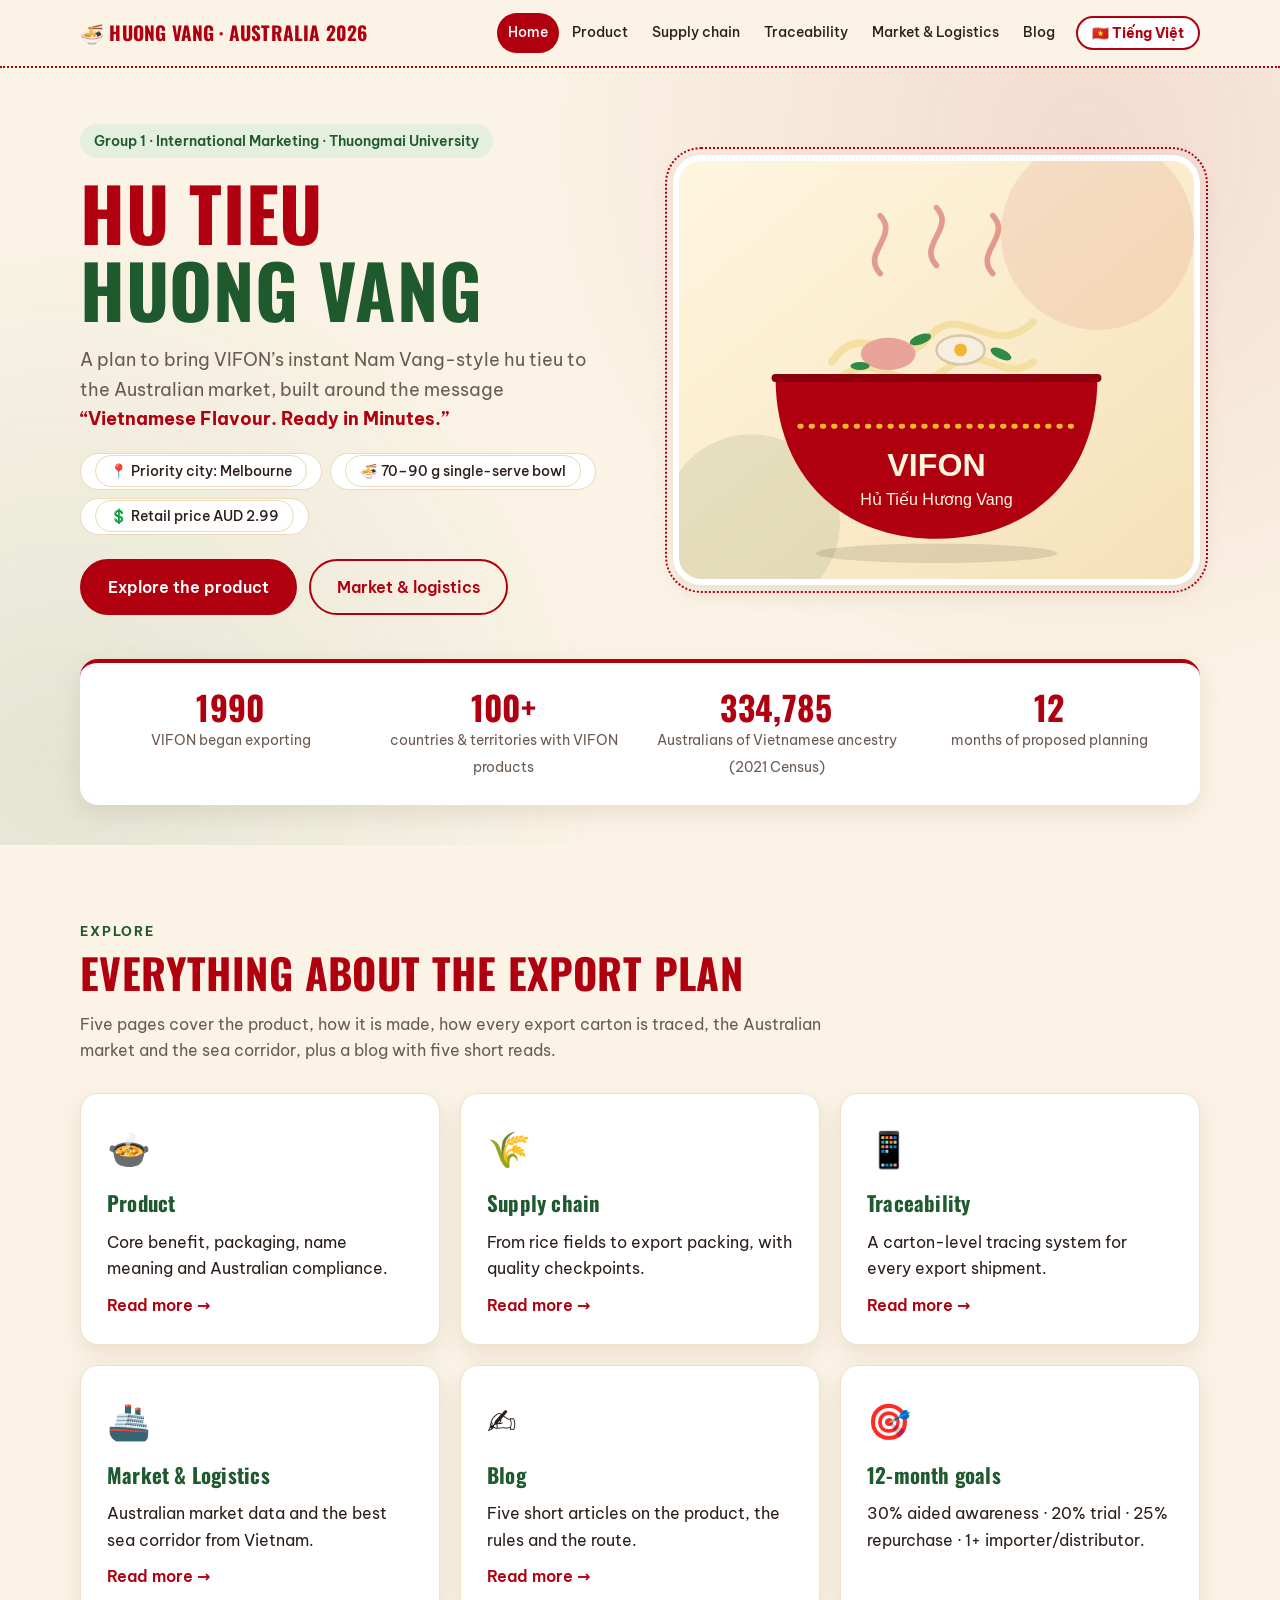
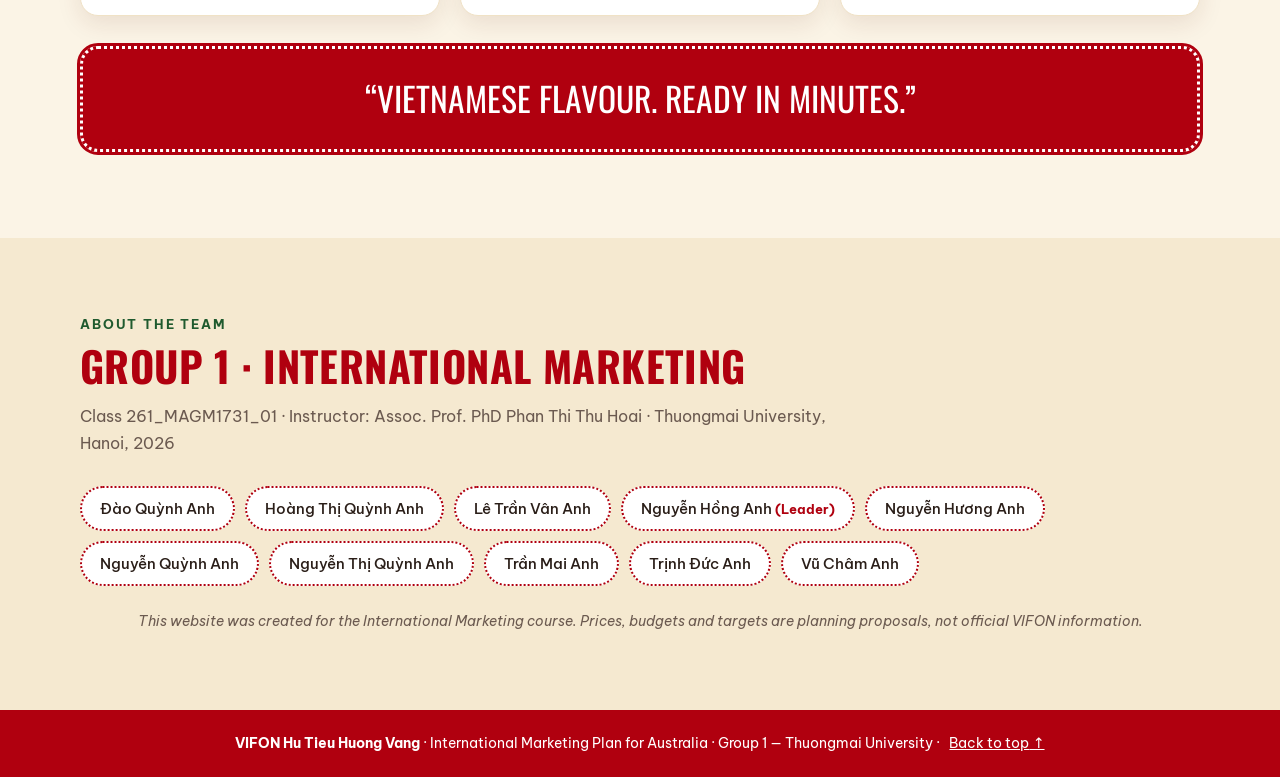
==== vifon-site/index.html @ 031233d0 "Add files via upload" ====
<!DOCTYPE html>
<html lang="en" data-lang="en">
<head>
<meta charset="UTF-8">
<meta name="viewport" content="width=device-width, initial-scale=1.0">
<title>VIFON Hu Tieu Huong Vang — International Marketing Plan for Australia</title>
<meta name="description" content="VIFON Hu Tieu Huong Vang international marketing plan for the Australian market — Group 1, Thuongmai University.">
<link rel="icon" href="data:image/svg+xml,<svg xmlns='http://www.w3.org/2000/svg' viewBox='0 0 100 100'><text y='.9em' font-size='90'>🍜</text></svg>">
<link rel="preconnect" href="https://fonts.googleapis.com">
<link rel="preconnect" href="https://fonts.gstatic.com" crossorigin>
<link href="https://fonts.googleapis.com/css2?family=Be+Vietnam+Pro:wght@400;500;600;700&family=Oswald:wght@500;600;700&display=swap" rel="stylesheet">
<link rel="stylesheet" href="css/style.css">
<script>document.documentElement.classList.add("js")</script>
</head>
<body data-title-en="VIFON Hu Tieu Huong Vang — International Marketing Plan for Australia" data-title-vi="VIFON Hủ Tiếu Hương Vang — Kế hoạch Marketing quốc tế cho thị trường Úc">
<header class="nav" id="top">
  <div class="wrap nav-in">
    <a href="index.html" class="brand">🍜 Huong Vang · Australia 2026</a>
    <button class="burger" id="burger" aria-label="Menu">☰</button>
    <nav id="menu"><a href="index.html" class="active"><span class="en">Home</span><span class="vi">Trang chủ</span></a><a href="product.html"><span class="en">Product</span><span class="vi">Sản phẩm</span></a><a href="supply-chain.html"><span class="en">Supply chain</span><span class="vi">Chuỗi cung ứng</span></a><a href="traceability.html"><span class="en">Traceability</span><span class="vi">Truy xuất nguồn gốc</span></a><a href="market-logistics.html"><span class="en">Market & Logistics</span><span class="vi">Thị trường & Logistics</span></a><a href="blog.html"><span class="en">Blog</span><span class="vi">Blog</span></a><button class="lang-btn" type="button">🇻🇳 Tiếng Việt</button></nav>
  </div>
</header>

<section class="hero"><div class="wrap hero-grid">
  <div>
    <p class="eyebrow">Group 1 · International Marketing · Thuongmai University</p>
    <h1>Hu Tieu<br><span>Huong Vang</span></h1>
    <p class="en lead">A plan to bring VIFON’s instant Nam Vang-style hu tieu to the Australian market, built around the message <b>“Vietnamese Flavour. Ready in Minutes.”</b></p><p class="vi lead">Kế hoạch đưa hủ tiếu ăn liền kiểu Nam Vang của VIFON đến thị trường Úc, xoay quanh thông điệp <b>“Vietnamese Flavour. Ready in Minutes.”</b></p>
    <div class="chips">
      <span><span class="en">📍 Priority city: Melbourne</span><span class="vi">📍 Thành phố ưu tiên: Melbourne</span></span>
      <span><span class="en">🍜 70–90 g single-serve bowl</span><span class="vi">🍜 Tô/ly 70–90 g dùng một lần</span></span>
      <span><span class="en">💲 Retail price AUD 2.99</span><span class="vi">💲 Giá bán lẻ AUD 2,99</span></span>
    </div>
    <div class="btns">
      <a class="btn red" href="product.html"><span class="en">Explore the product</span><span class="vi">Khám phá sản phẩm</span></a>
      <a class="btn ghost" href="market-logistics.html"><span class="en">Market & logistics</span><span class="vi">Thị trường & logistics</span></a>
    </div>
  </div>
  <div class="hero-img">
    <img src="images/hero-bowl.svg" alt="VIFON Hu Tieu Huong Vang bowl illustration">
  </div>
</div>
<div class="wrap"><div class="stats">
  <div class="stat"><b>1990</b><span><span class="en">VIFON began exporting</span><span class="vi">VIFON bắt đầu xuất khẩu</span></span></div>
  <div class="stat"><b>100+</b><span><span class="en">countries & territories with VIFON products</span><span class="vi">quốc gia & vùng lãnh thổ có sản phẩm VIFON</span></span></div>
  <div class="stat"><b>334,785</b><span><span class="en">Australians of Vietnamese ancestry (2021 Census)</span><span class="vi">người Úc gốc Việt (Điều tra dân số 2021)</span></span></div>
  <div class="stat"><b>12</b><span><span class="en">months of proposed planning</span><span class="vi">tháng kế hoạch đề xuất</span></span></div>
</div></div>
</section>

<section class="sec"><div class="wrap">
<p class="kicker"><span class="en">Explore</span><span class="vi">Khám phá</span></p><h2 class="en">Everything about the export plan</h2><h2 class="vi">Toàn bộ kế hoạch xuất khẩu</h2><p class="en sub">Five pages cover the product, how it is made, how every export carton is traced, the Australian market and the sea corridor, plus a blog with five short reads.</p><p class="vi sub">Năm trang trình bày sản phẩm, quy trình sản xuất, cách truy xuất từng kiện hàng xuất khẩu, thị trường Úc cùng hành lang vận chuyển, và blog với năm bài viết ngắn.</p>
<div class="cards three">
  <a class="card" href="product.html"><div class="ico">🍲</div><h3><span class="en">Product</span><span class="vi">Sản phẩm</span></h3><p><span class="en">Core benefit, packaging, name meaning and Australian compliance.</span><span class="vi">Lợi ích cốt lõi, bao bì, ý nghĩa tên gọi và tuân thủ quy định Úc.</span></p><span class="more"><span class="en">Read more →</span><span class="vi">Xem thêm →</span></span></a>
  <a class="card" href="supply-chain.html"><div class="ico">🌾</div><h3><span class="en">Supply chain</span><span class="vi">Chuỗi cung ứng</span></h3><p><span class="en">From rice fields to export packing, with quality checkpoints.</span><span class="vi">Từ vùng trồng lúa đến đóng gói xuất khẩu, kèm các điểm kiểm soát chất lượng.</span></p><span class="more"><span class="en">Read more →</span><span class="vi">Xem thêm →</span></span></a>
  <a class="card" href="traceability.html"><div class="ico">📱</div><h3><span class="en">Traceability</span><span class="vi">Truy xuất nguồn gốc</span></h3><p><span class="en">A carton-level tracing system for every export shipment.</span><span class="vi">Hệ thống truy xuất đến từng kiện hàng cho mỗi lô xuất khẩu.</span></p><span class="more"><span class="en">Read more →</span><span class="vi">Xem thêm →</span></span></a>
  <a class="card" href="market-logistics.html"><div class="ico">🚢</div><h3><span class="en">Market & Logistics</span><span class="vi">Thị trường & Logistics</span></h3><p><span class="en">Australian market data and the best sea corridor from Vietnam.</span><span class="vi">Dữ liệu thị trường Úc và hành lang đường biển tối ưu từ Việt Nam.</span></p><span class="more"><span class="en">Read more →</span><span class="vi">Xem thêm →</span></span></a>
  <a class="card" href="blog.html"><div class="ico">✍️</div><h3>Blog</h3><p><span class="en">Five short articles on the product, the rules and the route.</span><span class="vi">Năm bài viết ngắn về sản phẩm, quy định và lộ trình.</span></p><span class="more"><span class="en">Read more →</span><span class="vi">Xem thêm →</span></span></a>
  <div class="card"><div class="ico">🎯</div><h3><span class="en">12-month goals</span><span class="vi">Mục tiêu 12 tháng</span></h3><p><span class="en">30% aided awareness · 20% trial · 25% repurchase · 1+ importer/distributor.</span><span class="vi">30% nhận biết có gợi ý · 20% dùng thử · 25% mua lại · từ 1 nhà nhập khẩu/phân phối.</span></p></div>
</div>
<div class="slogan">“Vietnamese Flavour. Ready in Minutes.”</div>
</div></section>

<section class="sec alt"><div class="wrap">
<p class="kicker"><span class="en">About the team</span><span class="vi">Về nhóm</span></p><h2 class="en">Group 1 · International Marketing</h2><h2 class="vi">Nhóm 1 · Marketing quốc tế</h2><p class="en sub">Class 261_MAGM1731_01 · Instructor: Assoc. Prof. PhD Phan Thi Thu Hoai · Thuongmai University, Hanoi, 2026</p><p class="vi sub">Lớp 261_MAGM1731_01 · Giảng viên: PGS.TS Phan Thị Thu Hoài · Đại học Thương mại, Hà Nội, 2026</p>
<div class="members">
<span>Đào Quỳnh Anh</span><span>Hoàng Thị Quỳnh Anh</span><span>Lê Trần Vân Anh</span>
<span>Nguyễn Hồng Anh <em>(Leader)</em></span><span>Nguyễn Hương Anh</span><span>Nguyễn Quỳnh Anh</span>
<span>Nguyễn Thị Quỳnh Anh</span><span>Trần Mai Anh</span><span>Trịnh Đức Anh</span><span>Vũ Châm Anh</span>
</div>
<p class="en note center">This website was created for the International Marketing course. Prices, budgets and targets are planning proposals, not official VIFON information.</p><p class="vi note center">Website được tạo cho học phần Marketing quốc tế. Giá, ngân sách và mục tiêu là đề xuất lập kế hoạch, không phải thông tin chính thức của VIFON.</p>
</div></section>

<footer>
  <div class="wrap"><b>VIFON Hu Tieu Huong Vang</b> · <span class="en">International Marketing Plan for Australia</span><span class="vi">Kế hoạch Marketing quốc tế cho thị trường Úc</span> · Group 1 — Thuongmai University · <a href="#top"><span class="en">Back to top</span><span class="vi">Lên đầu trang</span> ↑</a></div>
</footer>
<script src="js/main.js"></script>
</body>
</html>
---- vifon-site/css/style.css ----
:root{
  --cream:#fbf4e6; --cream2:#f5e9d0; --red:#b0000f; --red-d:#8a000c;
  --green:#1f5a2e; --green-l:#e4efdf; --ink:#2a1e18; --muted:#6b5a50; --white:#fff;
  --r:18px; --shadow:0 8px 24px rgba(90,30,10,.10);
}
*{box-sizing:border-box;margin:0;padding:0}
html{scroll-behavior:smooth;scroll-padding-top:76px}
body{font-family:'Be Vietnam Pro',system-ui,Arial,sans-serif;background:var(--cream);color:var(--ink);line-height:1.65;font-size:16px}
img{max-width:100%;display:block}
a{color:inherit;text-decoration:none}
.wrap{width:min(1120px,92%);margin-inline:auto}
h1,h2,h3,.brand,.stat b,.pct{font-family:'Oswald','Be Vietnam Pro',sans-serif;letter-spacing:.01em}

/* ===== LANGUAGE SWITCH =====
   Mỗi đoạn có 2 phiên bản: class="en" và class="vi". JS đặt data-lang trên <html>. */
html[data-lang="en"] .vi{display:none !important}
html[data-lang="vi"] .en{display:none !important}

/* NAV */
.nav{position:sticky;top:0;z-index:50;background:rgba(251,244,230,.95);backdrop-filter:blur(8px);border-bottom:2px dotted var(--red)}
.nav-in{display:flex;align-items:center;justify-content:space-between;height:66px;gap:12px}
.brand{font-size:1.2rem;font-weight:700;color:var(--red);text-transform:uppercase;white-space:nowrap}
nav{display:flex;gap:2px;align-items:center}
nav a{white-space:nowrap;padding:8px 11px;border-radius:999px;font-size:.9rem;font-weight:500;transition:.2s}
nav a:hover{background:var(--cream2)}
nav a.active{background:var(--red);color:#fff}
.lang-btn{margin-left:8px;border:2px solid var(--red);background:#fff;color:var(--red);font-weight:700;font-family:inherit;font-size:.85rem;border-radius:999px;padding:6px 14px;cursor:pointer;transition:.2s}
.lang-btn:hover{background:var(--red);color:#fff}
.burger{display:none;background:none;border:2px solid var(--red);color:var(--red);font-size:1.3rem;border-radius:10px;padding:2px 10px;cursor:pointer}

/* HERO */
.hero{padding:56px 0 40px;background:
  radial-gradient(circle at 85% 10%,rgba(176,0,15,.10),transparent 45%),
  radial-gradient(circle at 5% 90%,rgba(31,90,46,.10),transparent 40%),var(--cream)}
.hero-grid{display:grid;grid-template-columns:1.05fr 1fr;gap:40px;align-items:center}
.eyebrow{display:inline-block;background:var(--green-l);color:var(--green);font-weight:600;font-size:.85rem;padding:6px 14px;border-radius:999px;margin-bottom:16px}
h1{font-size:clamp(2.4rem,6.5vw,4.6rem);line-height:1.04;color:var(--red);text-transform:uppercase}
h1 span{color:var(--green)}
.lead{font-size:1.1rem;color:var(--muted);margin:18px 0 20px;max-width:540px}
.lead b{color:var(--red)}
.chips{display:flex;flex-wrap:wrap;gap:8px;margin-bottom:24px}
.chips span{background:#fff;border:1px solid #ecd9b8;padding:6px 14px;border-radius:999px;font-size:.88rem;font-weight:500}
.btns{display:flex;gap:12px;flex-wrap:wrap}
.btn{display:inline-block;padding:13px 26px;border-radius:999px;font-weight:600;transition:.2s;border:2px solid var(--red)}
.btn.red{background:var(--red);color:#fff}.btn.red:hover{background:var(--red-d);transform:translateY(-2px)}
.btn.ghost{color:var(--red)}.btn.ghost:hover{background:var(--red);color:#fff}
.hero-img{border-radius:28px;overflow:hidden;box-shadow:var(--shadow);border:6px solid #fff;outline:2px dotted var(--red);outline-offset:6px;background:#fff}
.hero-img img{width:100%;height:auto}

/* PAGE HEADER (trang con) */
.page-head{padding:56px 0 34px;background:
  radial-gradient(circle at 90% 0,rgba(176,0,15,.10),transparent 45%),var(--cream2);border-bottom:2px dotted var(--red)}
.page-head h1{font-size:clamp(2rem,5vw,3.4rem)}
.page-head .lead{margin-bottom:0}

.stats{display:grid;grid-template-columns:repeat(4,1fr);gap:16px;margin-top:44px;background:#fff;border-radius:var(--r);padding:22px;box-shadow:var(--shadow);border-top:4px solid var(--red)}
.stat{text-align:center;padding:4px 8px}
.stat b{display:block;font-size:2.1rem;color:var(--red);line-height:1.1}
.stat span{font-size:.85rem;color:var(--muted)}

/* SECTIONS */
.sec{padding:76px 0}
.sec.alt{background:var(--cream2)}
.kicker{color:var(--green);font-weight:700;text-transform:uppercase;font-size:.82rem;letter-spacing:.14em;margin-bottom:6px}
h2{font-size:clamp(1.8rem,4vw,2.6rem);color:var(--red);text-transform:uppercase;line-height:1.15;margin-bottom:14px}
.sub{max-width:760px;color:var(--muted);margin-bottom:30px}
.subh{font-size:1.45rem;color:var(--green);margin:10px 0 18px}
h4{font-size:1.02rem;margin:18px 0 8px}
.note{font-size:.88rem;color:var(--muted);font-style:italic;margin-top:10px}
.note.center{text-align:center;margin-top:24px}
p+p{margin-top:12px}

.two{display:grid;grid-template-columns:1fr 1fr;gap:24px;margin-top:24px;align-items:start}
.two.center-y{align-items:center}
.panel{background:#fff;border-radius:var(--r);padding:26px;box-shadow:var(--shadow);border:1px solid #f0e2c6}
.panel h3{font-size:1.3rem;color:var(--red);margin-bottom:10px}
.panel h4{margin-top:0}

.figure{background:#fff;border-radius:var(--r);overflow:hidden;box-shadow:var(--shadow);border:1px solid #f0e2c6}
.figure img{width:100%;height:auto;background:var(--cream)}
.figure figcaption{padding:10px 16px;font-size:.85rem;color:var(--muted);font-style:italic}

.cards{display:grid;gap:20px;margin:24px 0}
.cards.three{grid-template-columns:repeat(3,1fr)}
.cards.four{grid-template-columns:repeat(4,1fr)}
.cards.two-c{grid-template-columns:repeat(2,1fr)}
.card{background:#fff;border-radius:var(--r);padding:26px;box-shadow:var(--shadow);border:1px solid #f0e2c6;transition:.25s}
.card:hover{transform:translateY(-5px);border-color:var(--red)}
.card .ico{font-size:2.2rem;margin-bottom:8px}
.card h3{font-size:1.3rem;color:var(--green);margin-bottom:8px}
.card.mini{text-align:center;padding:22px 16px}
.card.mini b{display:block;font-family:'Oswald',sans-serif;font-size:1.6rem;color:var(--red);line-height:1.15;margin-bottom:6px}
.card.mini span{font-size:.88rem;color:var(--muted);display:block}
a.card{display:block}
a.card .more{display:inline-block;margin-top:10px;color:var(--red);font-weight:600}

ul.tick{list-style:none}
ul.tick li{position:relative;padding-left:26px;margin:8px 0}
ul.tick li::before{content:'✔';position:absolute;left:0;color:var(--green);font-weight:700}

.slogan{margin:30px 0 10px;text-align:center;font-family:'Oswald',sans-serif;font-size:clamp(1.3rem,3.5vw,2.1rem);color:#fff;background:var(--red);padding:22px;border-radius:var(--r);border:3px dotted #fff;outline:3px solid var(--red);text-transform:uppercase}

/* STEPS / TIMELINE */
.timeline{display:grid;grid-template-columns:repeat(3,1fr);gap:20px;margin:30px 0}
.timeline.four{grid-template-columns:repeat(4,1fr)}
.timeline.five{grid-template-columns:repeat(5,1fr)}
.step{background:#fff;border-radius:var(--r);padding:28px 22px 22px;box-shadow:var(--shadow);position:relative;border-top:5px solid var(--red)}
.step .num{position:absolute;top:-20px;left:22px;width:40px;height:40px;border-radius:50%;background:var(--red);color:#fff;display:grid;place-items:center;font-family:'Oswald',sans-serif;font-size:1.2rem;border:3px solid var(--cream2)}
.sec:not(.alt) .step .num{border-color:var(--cream)}
.step h3{color:var(--green);font-size:1.15rem;margin:6px 0 2px}
.step em{display:block;font-size:.85rem;color:var(--red);font-weight:600;margin-bottom:8px;font-style:normal}
.step p{font-size:.92rem}

/* TABLE */
.table-wrap{overflow-x:auto;background:#fff;border-radius:var(--r);box-shadow:var(--shadow);border:1px solid #f0e2c6}
table{width:100%;border-collapse:collapse;font-size:.93rem;min-width:560px}
th{background:var(--red);color:#fff;text-align:left;padding:12px 14px;font-weight:600}
td{padding:11px 14px;border-top:1px solid #f0e2c6;vertical-align:top}
tr:nth-child(even) td{background:#fffaf0}

/* LABEL MOCK (truy xuất) */
.label-mock{background:#fff;border:3px dashed var(--red);border-radius:14px;padding:18px;font-family:ui-monospace,Consolas,monospace;font-size:.85rem;line-height:1.7}
.label-mock b{color:var(--red)}
.label-mock .row{display:flex;justify-content:space-between;border-bottom:1px dotted #d9c6a3;padding:3px 0;gap:10px}

/* BLOG */
.post-card{display:flex;flex-direction:column;padding:0;overflow:hidden}
.post-card img{width:100%;aspect-ratio:16/9;object-fit:cover;background:var(--cream2)}
.post-card .body{padding:20px 22px 24px}
.tag{display:inline-block;background:var(--green-l);color:var(--green);font-size:.75rem;font-weight:700;padding:3px 10px;border-radius:999px;margin-bottom:8px;text-transform:uppercase;letter-spacing:.06em}
.post-card h3{font-size:1.2rem;color:var(--red);margin-bottom:6px}
.meta{font-size:.82rem;color:var(--muted);margin-bottom:8px}
article.post{background:#fff;border-radius:var(--r);box-shadow:var(--shadow);border:1px solid #f0e2c6;overflow:hidden;margin:34px 0}
article.post>img{width:100%;aspect-ratio:21/8;object-fit:cover;background:var(--cream2)}
article.post .pbody{padding:30px clamp(20px,4vw,44px) 36px}
article.post h2{font-size:clamp(1.5rem,3vw,2.1rem);text-transform:none}
article.post h4{color:var(--green);font-size:1.1rem;margin-top:22px}
article.post .back{display:inline-block;margin-top:20px;color:var(--red);font-weight:600}

footer{background:var(--red);color:#fff;padding:22px 0;text-align:center;font-size:.9rem}
footer a{text-decoration:underline;margin-left:6px}

.members{display:flex;flex-wrap:wrap;gap:10px;margin-top:10px}
.members span{background:#fff;border:2px dotted var(--red);border-radius:999px;padding:8px 18px;font-weight:500;font-size:.95rem}
.members em{color:var(--red);font-style:normal;font-weight:700;font-size:.8rem}

/* reveal */
.js .rv{opacity:0;transform:translateY(24px);transition:.7s ease}
.js .rv.in{opacity:1;transform:none}

/* RESPONSIVE */
@media(max-width:1180px){
  .burger{display:block}
  nav{display:none;position:absolute;top:66px;left:0;right:0;flex-direction:column;align-items:stretch;background:var(--cream);padding:12px 4%;border-bottom:2px dotted var(--red)}
  nav.open{display:flex}
  nav a{padding:12px}
  .lang-btn{margin:8px 0 0;align-self:flex-start}
}
@media(max-width:960px){
  .hero-grid,.two{grid-template-columns:1fr}
  .cards.three,.timeline,.timeline.four,.timeline.five{grid-template-columns:1fr}
  .cards.four,.stats{grid-template-columns:1fr 1fr}
}
@media(max-width:760px){.sec{padding:56px 0}.cards.two-c{grid-template-columns:1fr}}
@media(max-width:480px){.cards.four,.stats{grid-template-columns:1fr}}
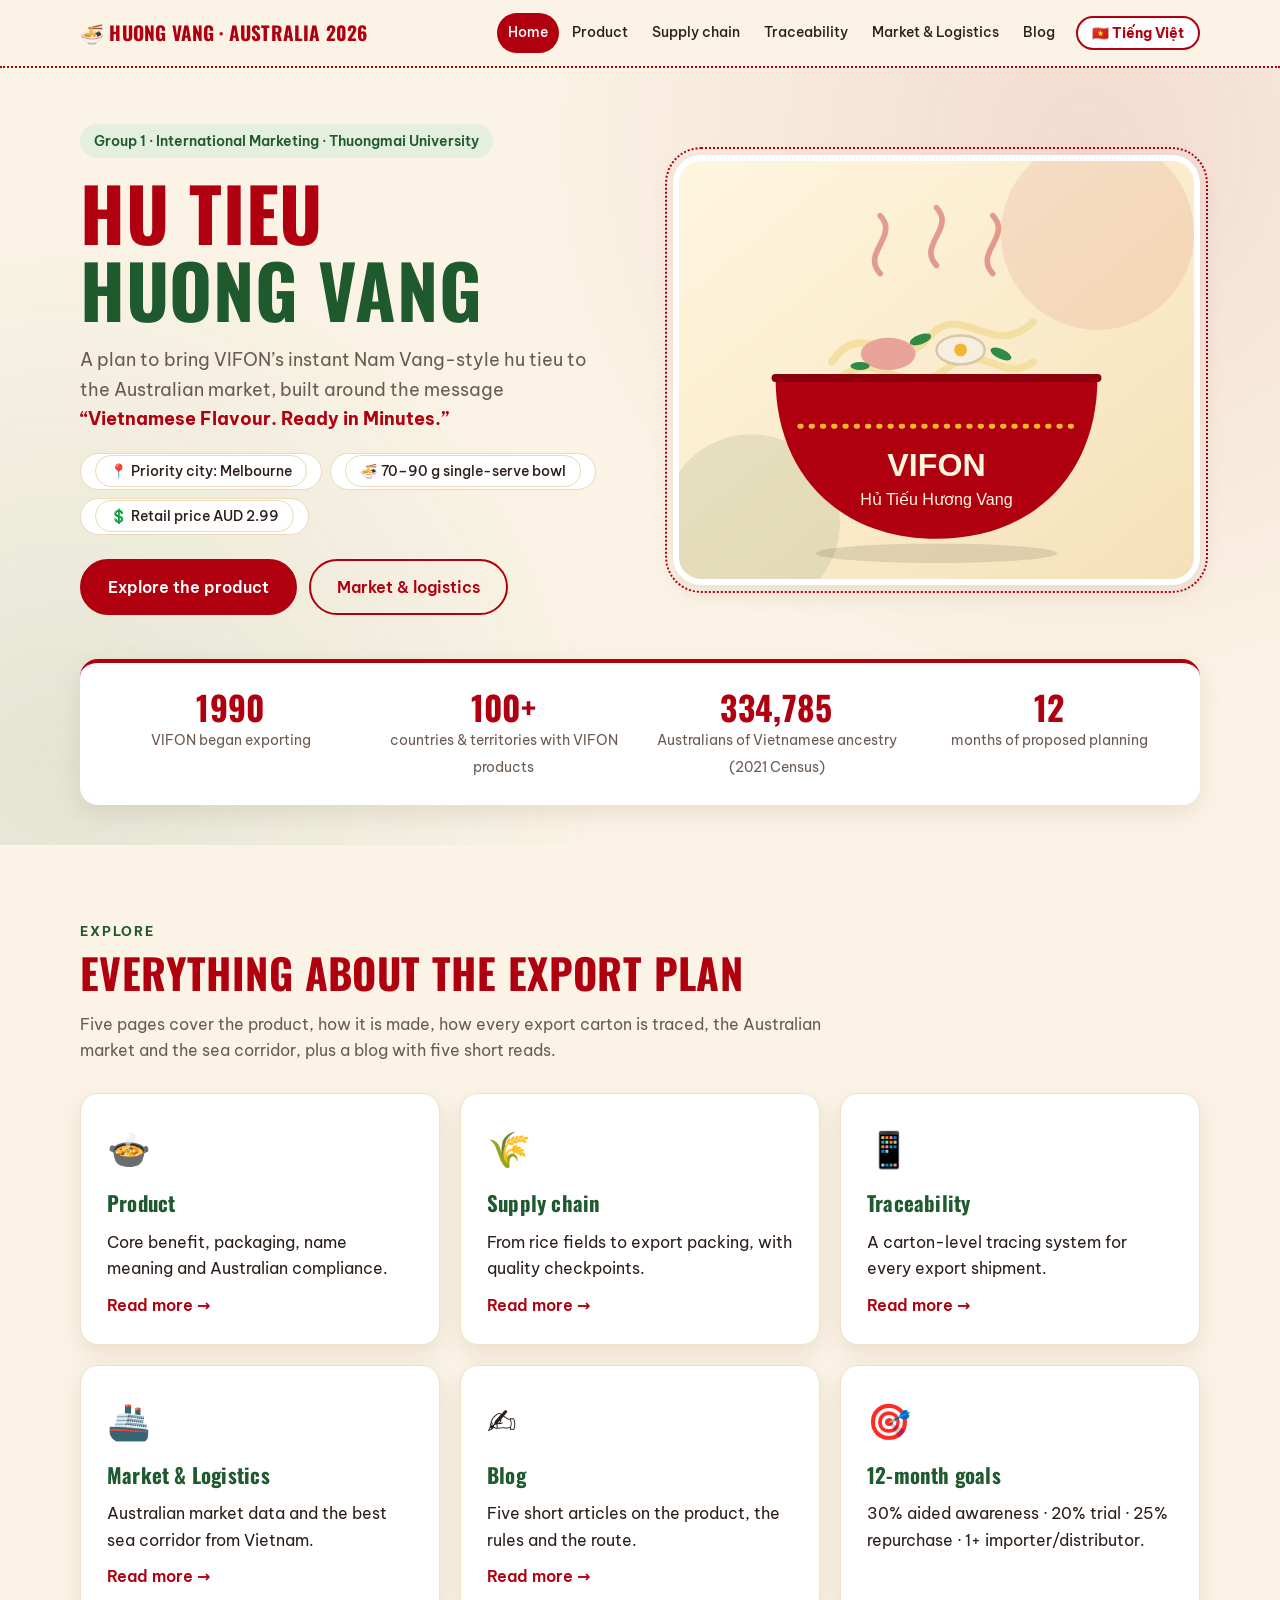
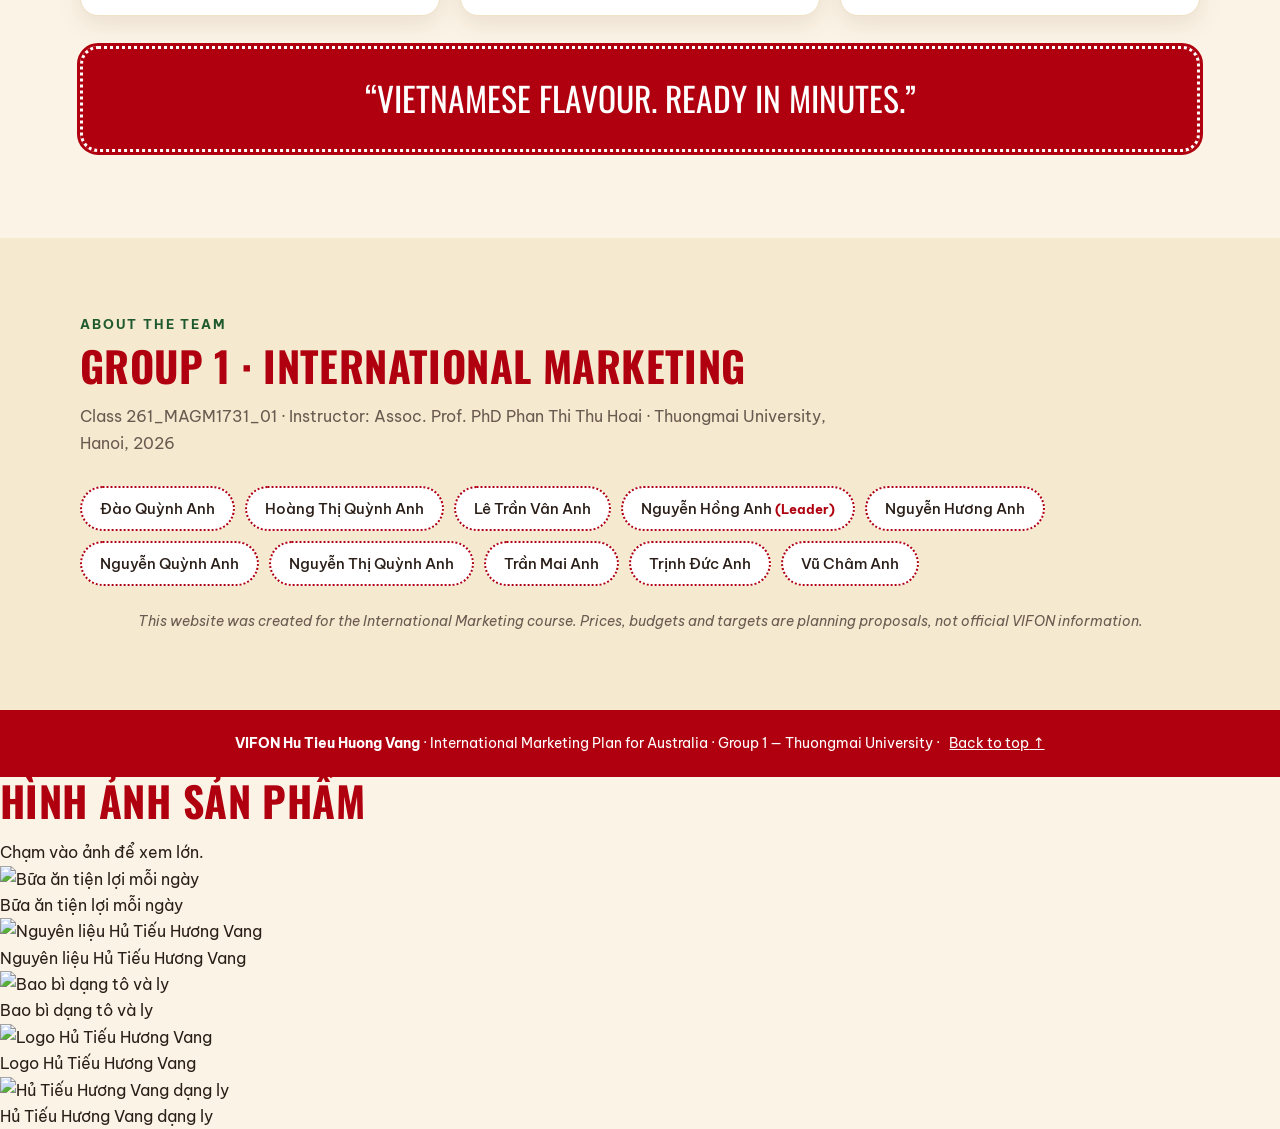
==== commit 94152619: "thêm code ảnh bước 3" ====
--- a/vifon-site/index.html
+++ b/vifon-site/index.html
@@ -75,5 +75,40 @@
   <div class="wrap"><b>VIFON Hu Tieu Huong Vang</b> · <span class="en">International Marketing Plan for Australia</span><span class="vi">Kế hoạch Marketing quốc tế cho thị trường Úc</span> · Group 1 — Thuongmai University · <a href="#top"><span class="en">Back to top</span><span class="vi">Lên đầu trang</span> ↑</a></div>
 </footer>
 <script src="js/main.js"></script>
+<section class="pho-sec" id="gallery">
+  <div class="pho-wrap">
+    <h2>Hình ảnh sản phẩm</h2>
+    <p class="pho-sub">Chạm vào ảnh để xem lớn.</p>
+    <div class="pho-grid" id="pho-grid"></div>
+  </div>
+</section>
+<div class="pho-box" id="pho-box"><img alt=""></div>
+
+<script>
+// 1) Tên thư mục chứa ảnh (có dấu / ở cuối). Trang nằm trong vifon-site nên cần ../
+const PHOTO_FOLDER = "../image/";
+
+// 2) DANH SÁCH ẢNH: mỗi dòng là một ảnh. Thêm/xóa/sửa dòng tùy ý.
+const PHOTOS = [
+  { file: "anhweb1.jpg", caption: "Bữa ăn tiện lợi mỗi ngày" },
+  { file: "anhweb2.jpg", caption: "Nguyên liệu Hủ Tiếu Hương Vang" },
+  { file: "anhweb3.jpg", caption: "Bao bì dạng tô và ly" },
+  { file: "anhweb4.jpg", caption: "Logo Hủ Tiếu Hương Vang" },
+  { file: "anhweb5.jpg", caption: "Hủ Tiếu Hương Vang dạng ly" }
+];
+
+// ---- Phần dưới giữ nguyên ----
+const grid = document.getElementById("pho-grid");
+const box = document.getElementById("pho-box");
+PHOTOS.forEach(p => {
+  const fig = document.createElement("figure");
+  fig.className = "pho-item";
+  fig.innerHTML = '<div class="pho-img"><img loading="lazy" src="' + PHOTO_FOLDER + p.file + '" alt="' + p.caption + '"></div><figcaption>' + p.caption + '</figcaption>';
+  fig.addEventListener("click", () => { box.querySelector("img").src = PHOTO_FOLDER + p.file; box.classList.add("open"); });
+  grid.appendChild(fig);
+});
+box.addEventListener("click", () => box.classList.remove("open"));
+document.addEventListener("keydown", e => { if (e.key === "Escape") box.classList.remove("open"); });
+</script>
 </body>
 </html>
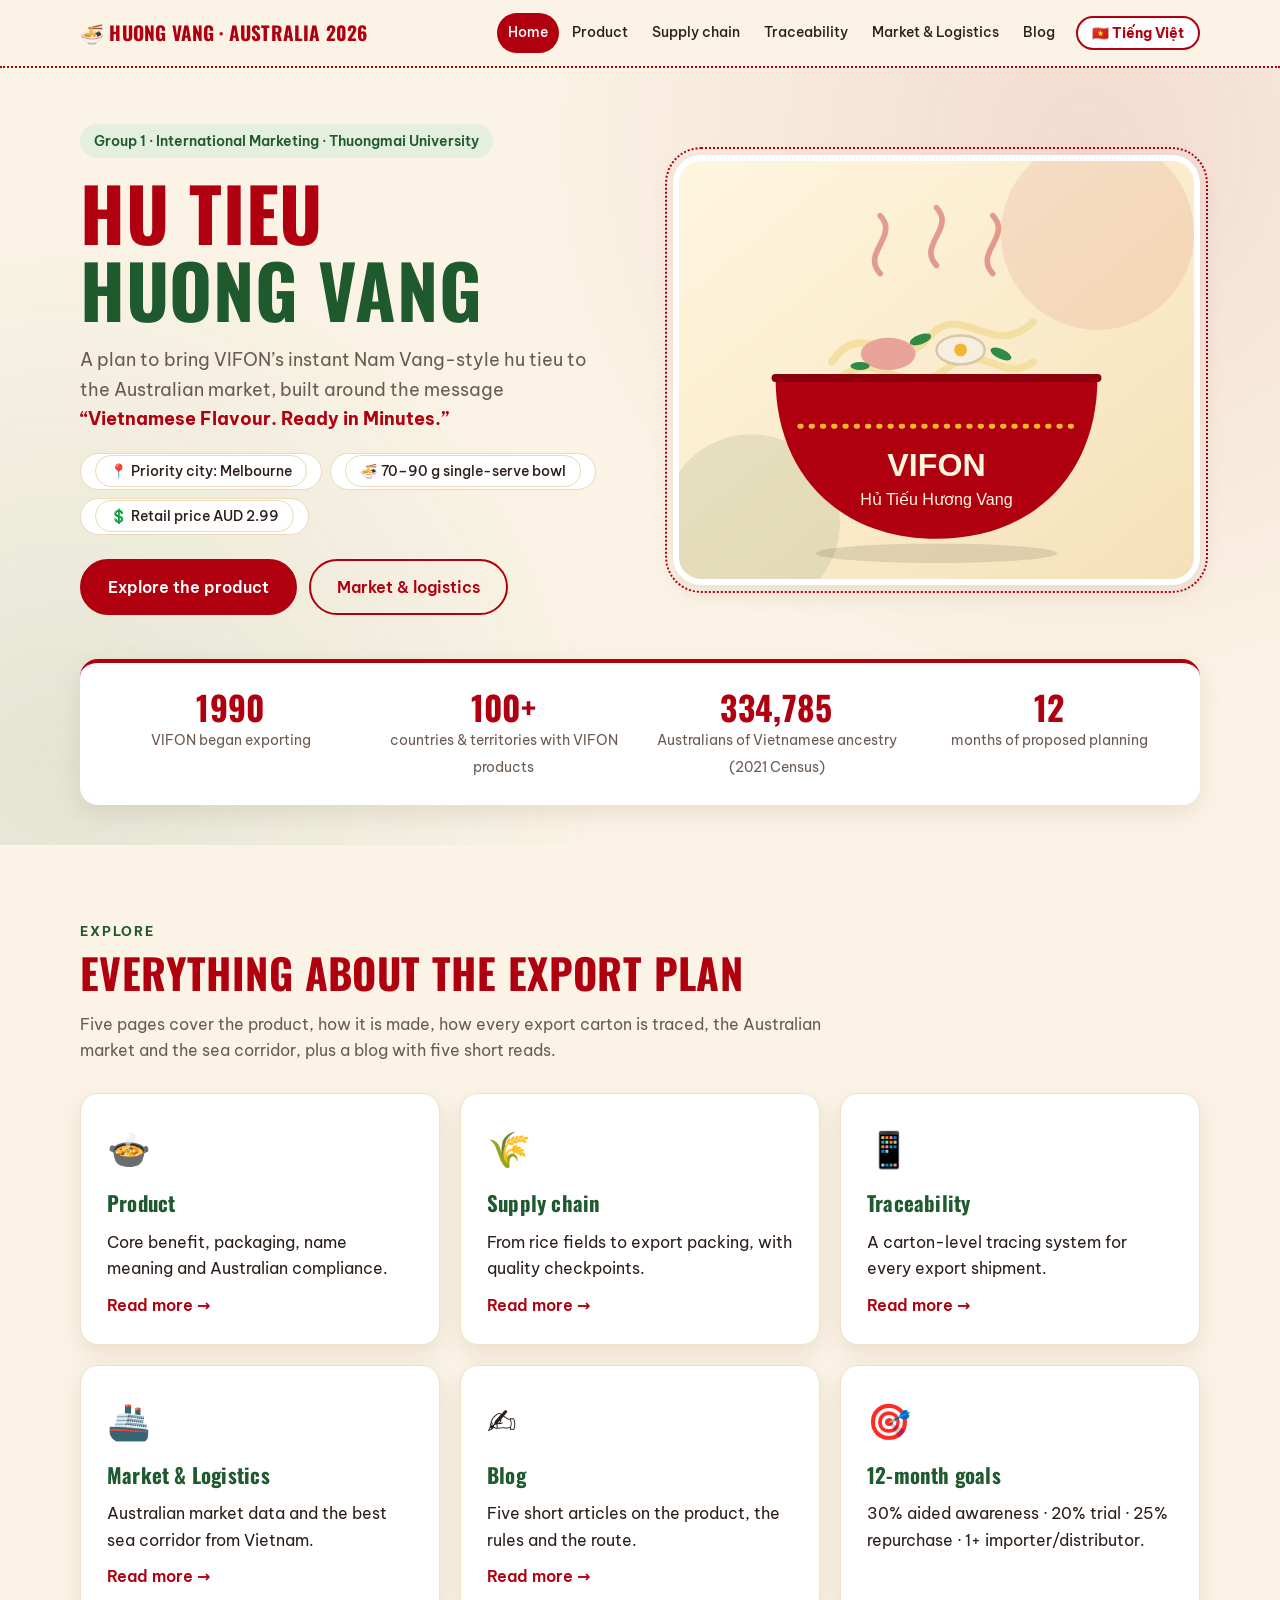
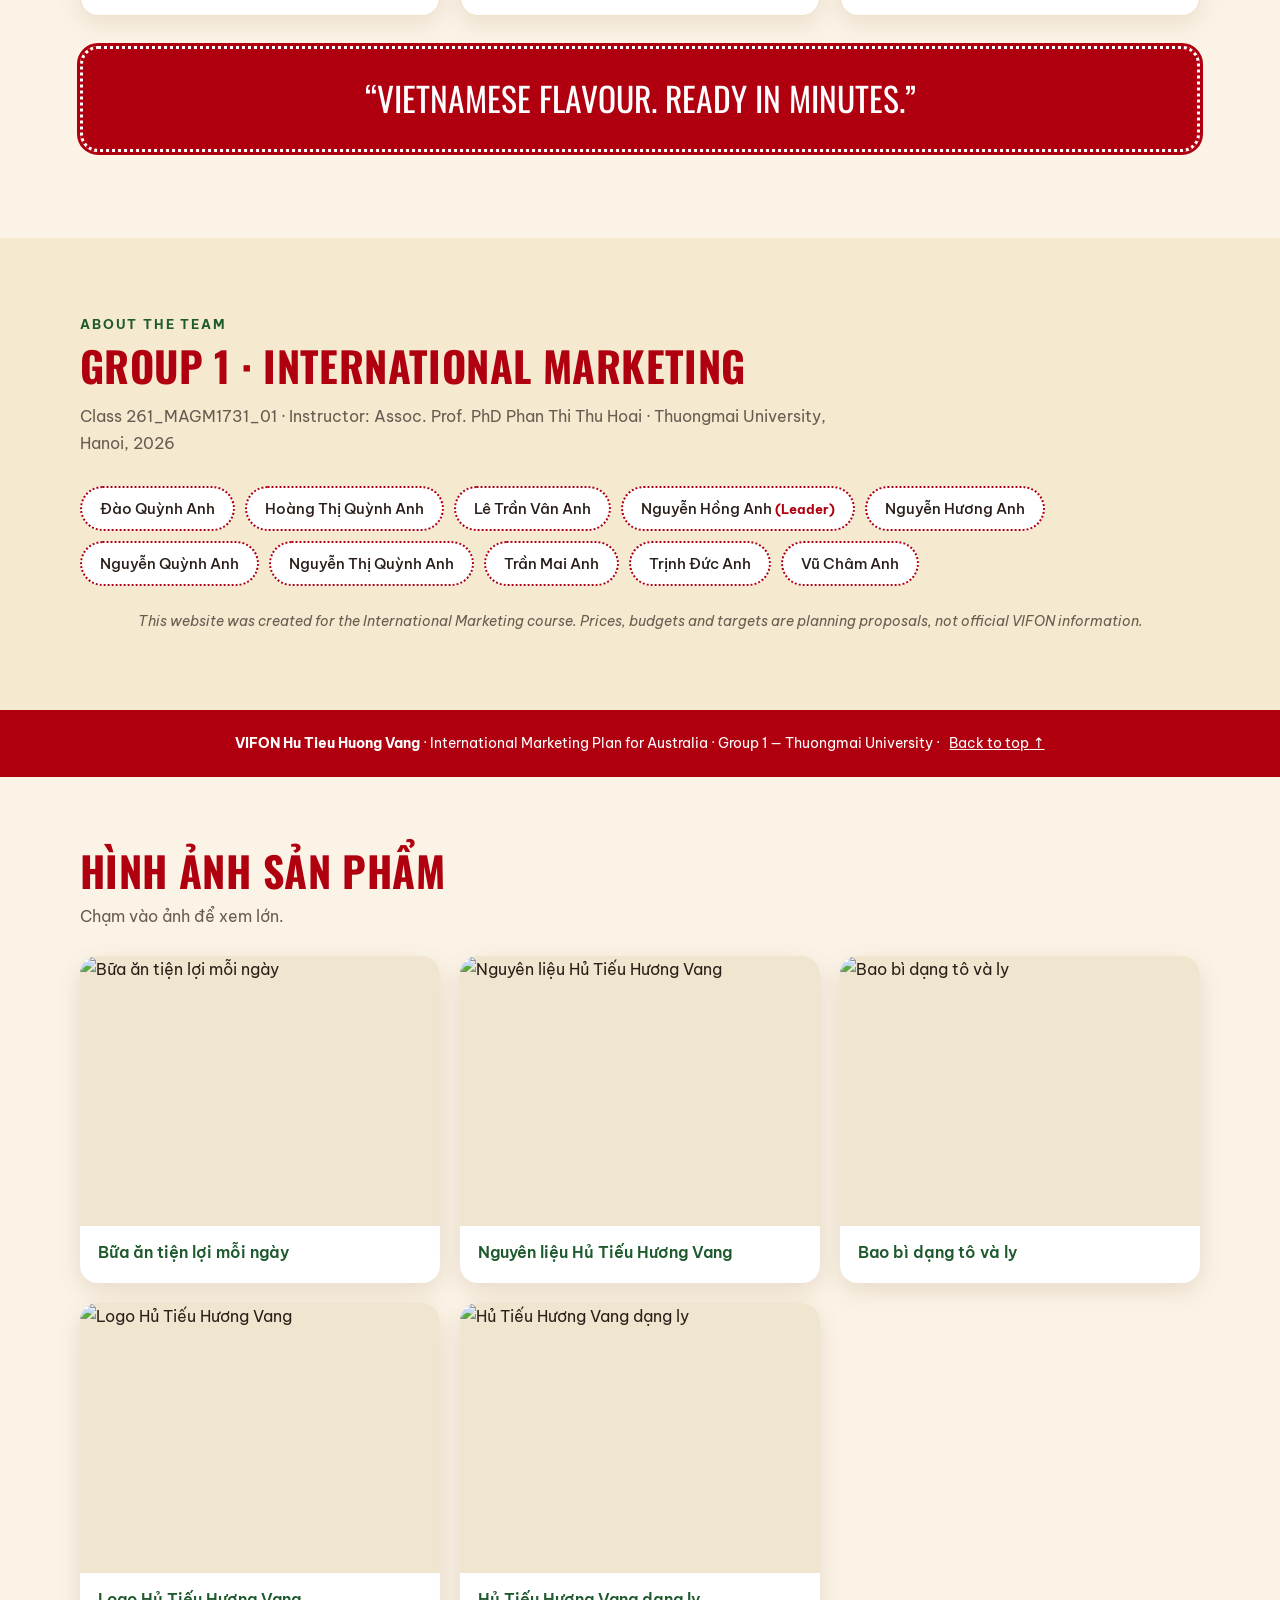
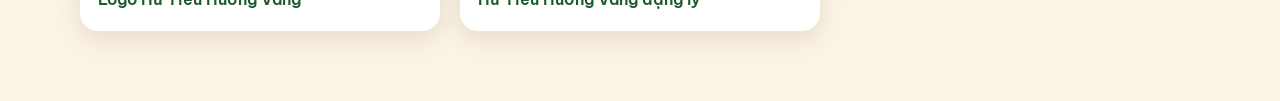
==== commit a1d337e8: "Update index.html" ====
--- a/vifon-site/index.html
+++ b/vifon-site/index.html
@@ -75,7 +75,24 @@
   <div class="wrap"><b>VIFON Hu Tieu Huong Vang</b> · <span class="en">International Marketing Plan for Australia</span><span class="vi">Kế hoạch Marketing quốc tế cho thị trường Úc</span> · Group 1 — Thuongmai University · <a href="#top"><span class="en">Back to top</span><span class="vi">Lên đầu trang</span> ↑</a></div>
 </footer>
 <script src="js/main.js"></script>
-<section class="pho-sec" id="gallery">
+<style>
+.pho-sec{padding:70px 0;background:#fbf4e6}
+.pho-wrap{width:min(1120px,92%);margin:0 auto}
+.pho-sec h2{font-size:clamp(1.8rem,4vw,2.6rem);color:#b0000f;text-transform:uppercase;margin:0 0 8px}
+.pho-sub{color:#6b5a50;margin:0 0 26px}
+.pho-grid{display:grid;grid-template-columns:repeat(3,1fr);gap:20px}
+.pho-item{margin:0;background:#fff;border-radius:18px;overflow:hidden;box-shadow:0 8px 24px rgba(90,30,10,.12);cursor:zoom-in;transition:transform .25s}
+.pho-item:hover{transform:translateY(-5px)}
+.pho-item .pho-img{aspect-ratio:4/3;overflow:hidden;background:#f0e5cf}
+.pho-item img{width:100%;height:100%;object-fit:cover;display:block;transition:transform .6s}
+.pho-item:hover img{transform:scale(1.06)}
+.pho-item figcaption{padding:14px 18px 18px;font-weight:600;color:#1f5a2e;font-size:.98rem}
+.pho-box{position:fixed;inset:0;background:rgba(0,0,0,.88);display:none;align-items:center;justify-content:center;z-index:999;padding:20px;cursor:zoom-out}
+.pho-box.open{display:flex}
+.pho-box img{max-width:100%;max-height:92vh;border-radius:12px}
+@media(max-width:900px){.pho-grid{grid-template-columns:1fr 1fr}}
+@media(max-width:560px){.pho-grid{grid-template-columns:1fr}}
+</style><section class="pho-sec" id="gallery">
   <div class="pho-wrap">
     <h2>Hình ảnh sản phẩm</h2>
     <p class="pho-sub">Chạm vào ảnh để xem lớn.</p>
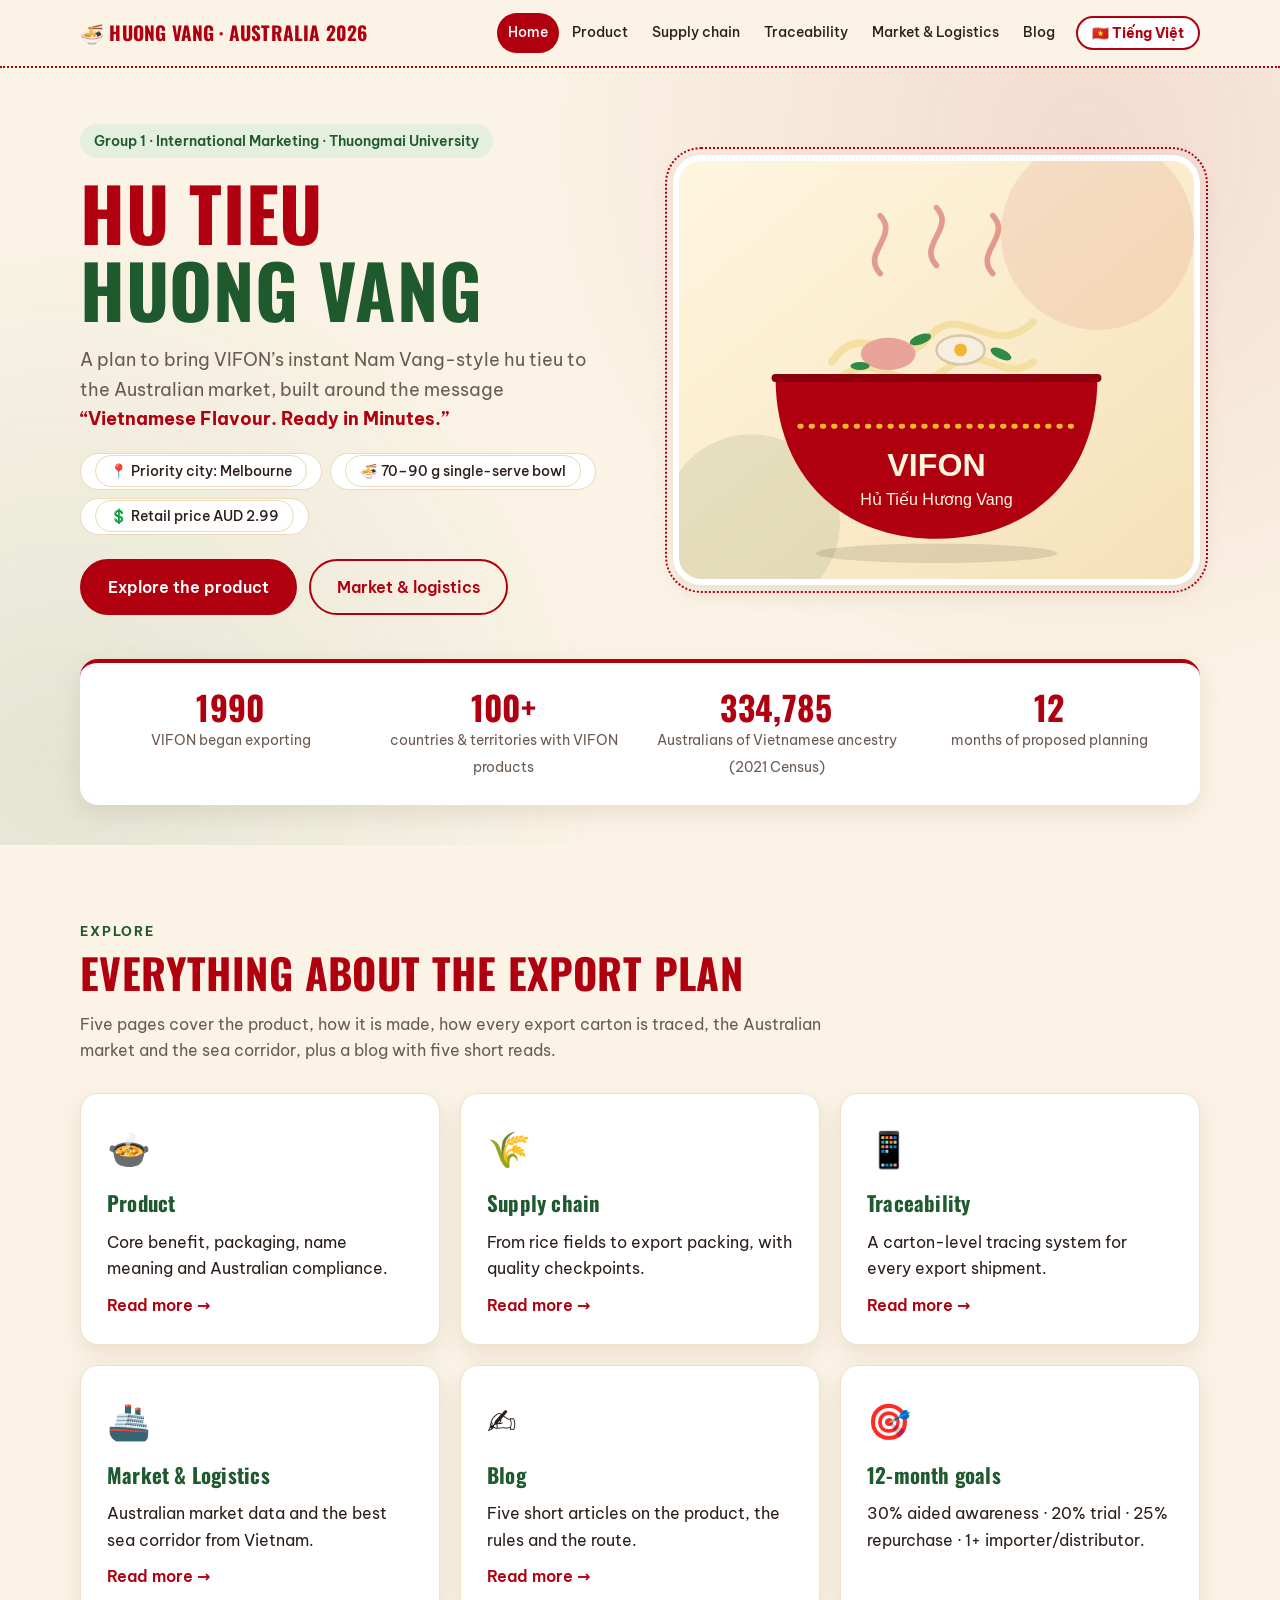
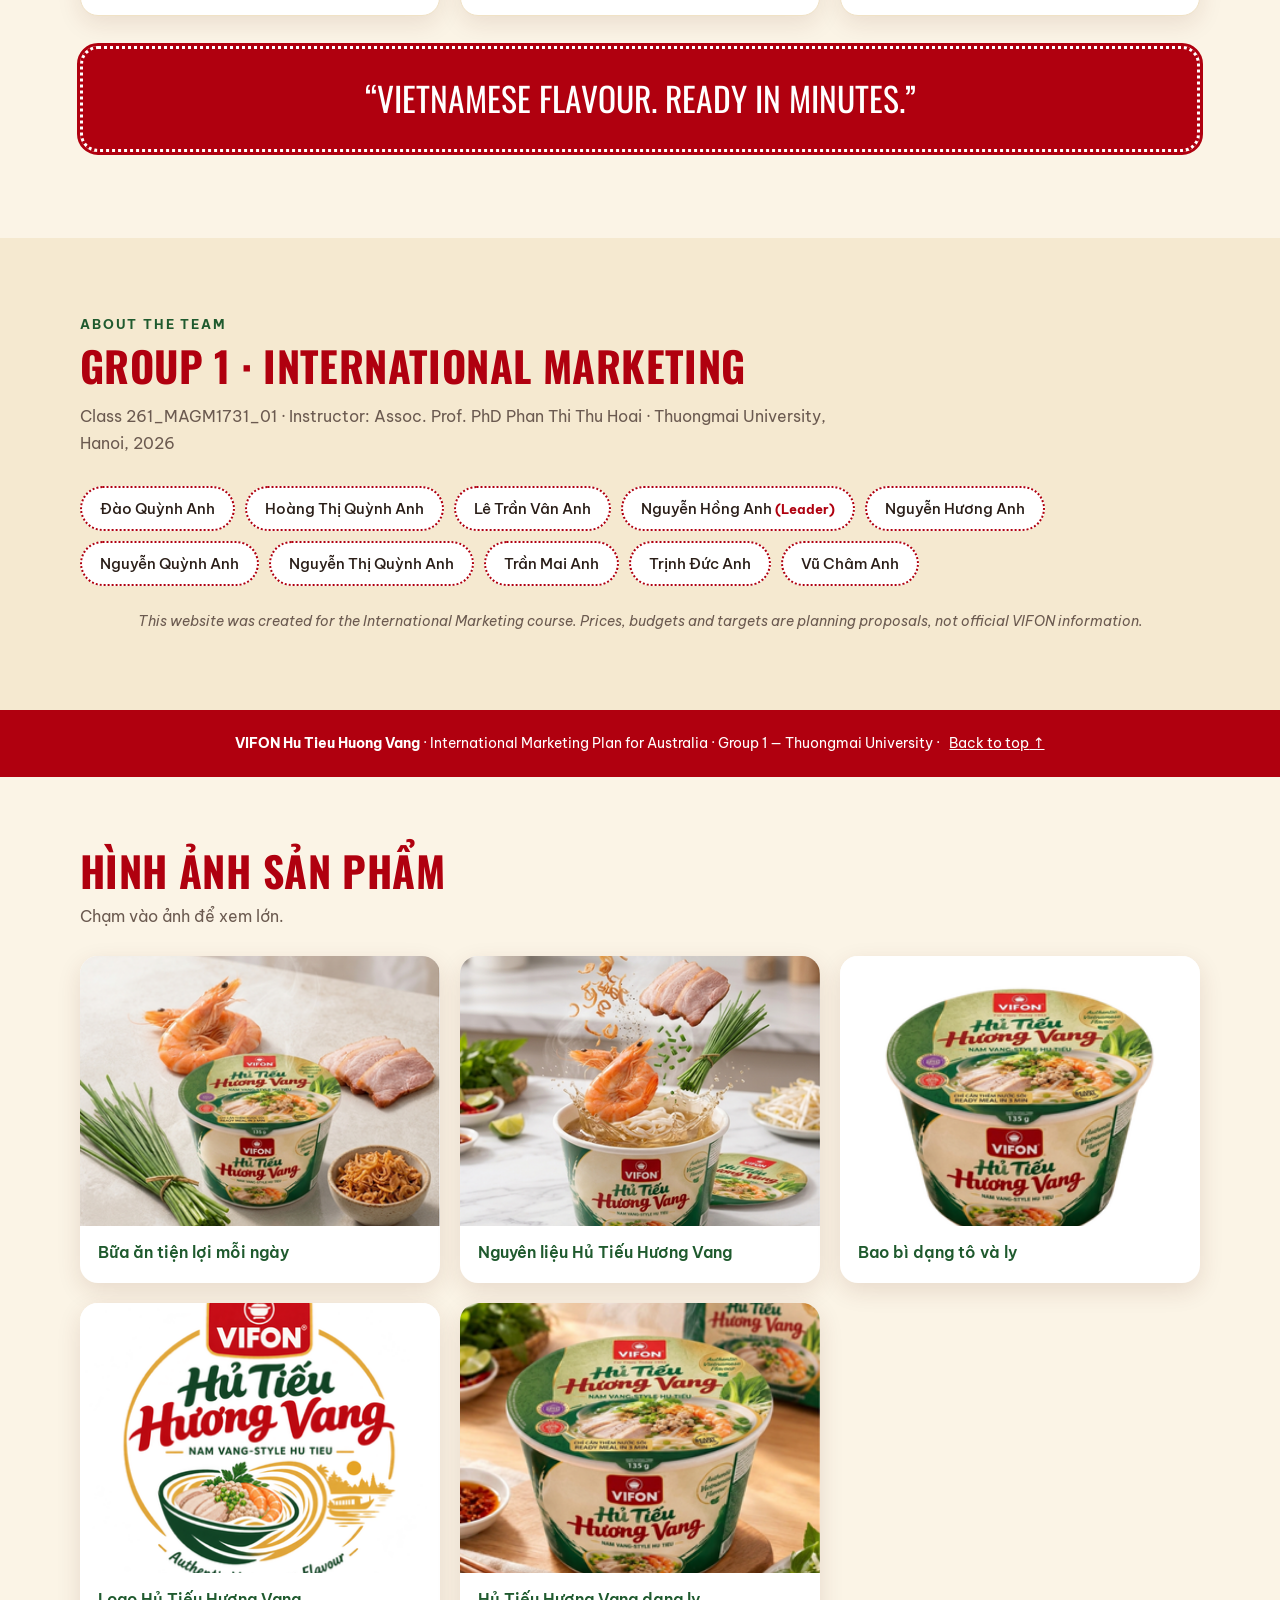
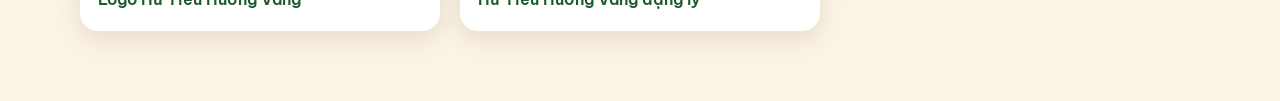
==== commit fadebb33: "Update index.html" ====
--- a/vifon-site/index.html
+++ b/vifon-site/index.html
@@ -107,11 +107,11 @@
 
 // 2) DANH SÁCH ẢNH: mỗi dòng là một ảnh. Thêm/xóa/sửa dòng tùy ý.
 const PHOTOS = [
-  { file: "anhweb1.jpg", caption: "Bữa ăn tiện lợi mỗi ngày" },
-  { file: "anhweb2.jpg", caption: "Nguyên liệu Hủ Tiếu Hương Vang" },
-  { file: "anhweb3.jpg", caption: "Bao bì dạng tô và ly" },
-  { file: "anhweb4.jpg", caption: "Logo Hủ Tiếu Hương Vang" },
-  { file: "anhweb5.jpg", caption: "Hủ Tiếu Hương Vang dạng ly" }
+  { file: "anhweb1.png", caption: "Bữa ăn tiện lợi mỗi ngày" },
+  { file: "anhweb2.png", caption: "Nguyên liệu Hủ Tiếu Hương Vang" },
+  { file: "anhweb3.png", caption: "Bao bì dạng tô và ly" },
+  { file: "anhweb4.png", caption: "Logo Hủ Tiếu Hương Vang" },
+  { file: "anhweb5.png", caption: "Hủ Tiếu Hương Vang dạng ly" }
 ];
 
 // ---- Phần dưới giữ nguyên ----
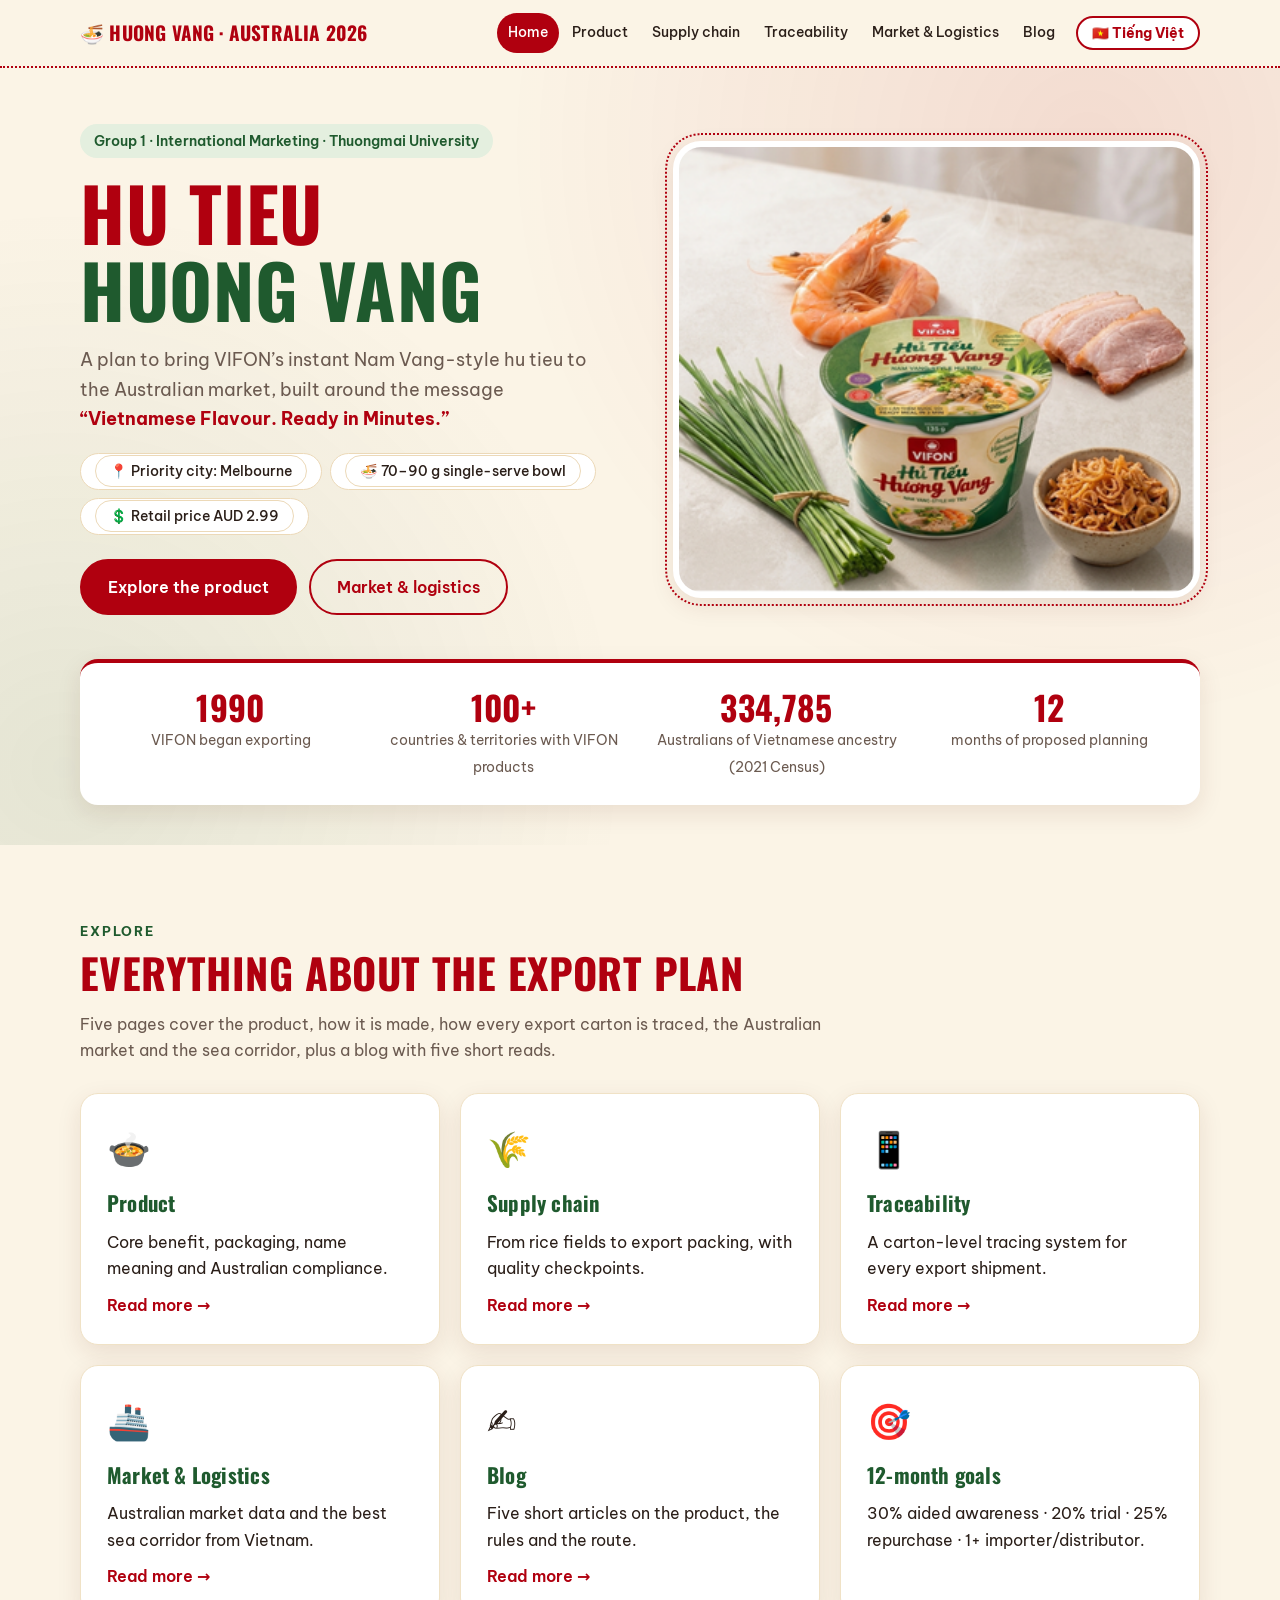
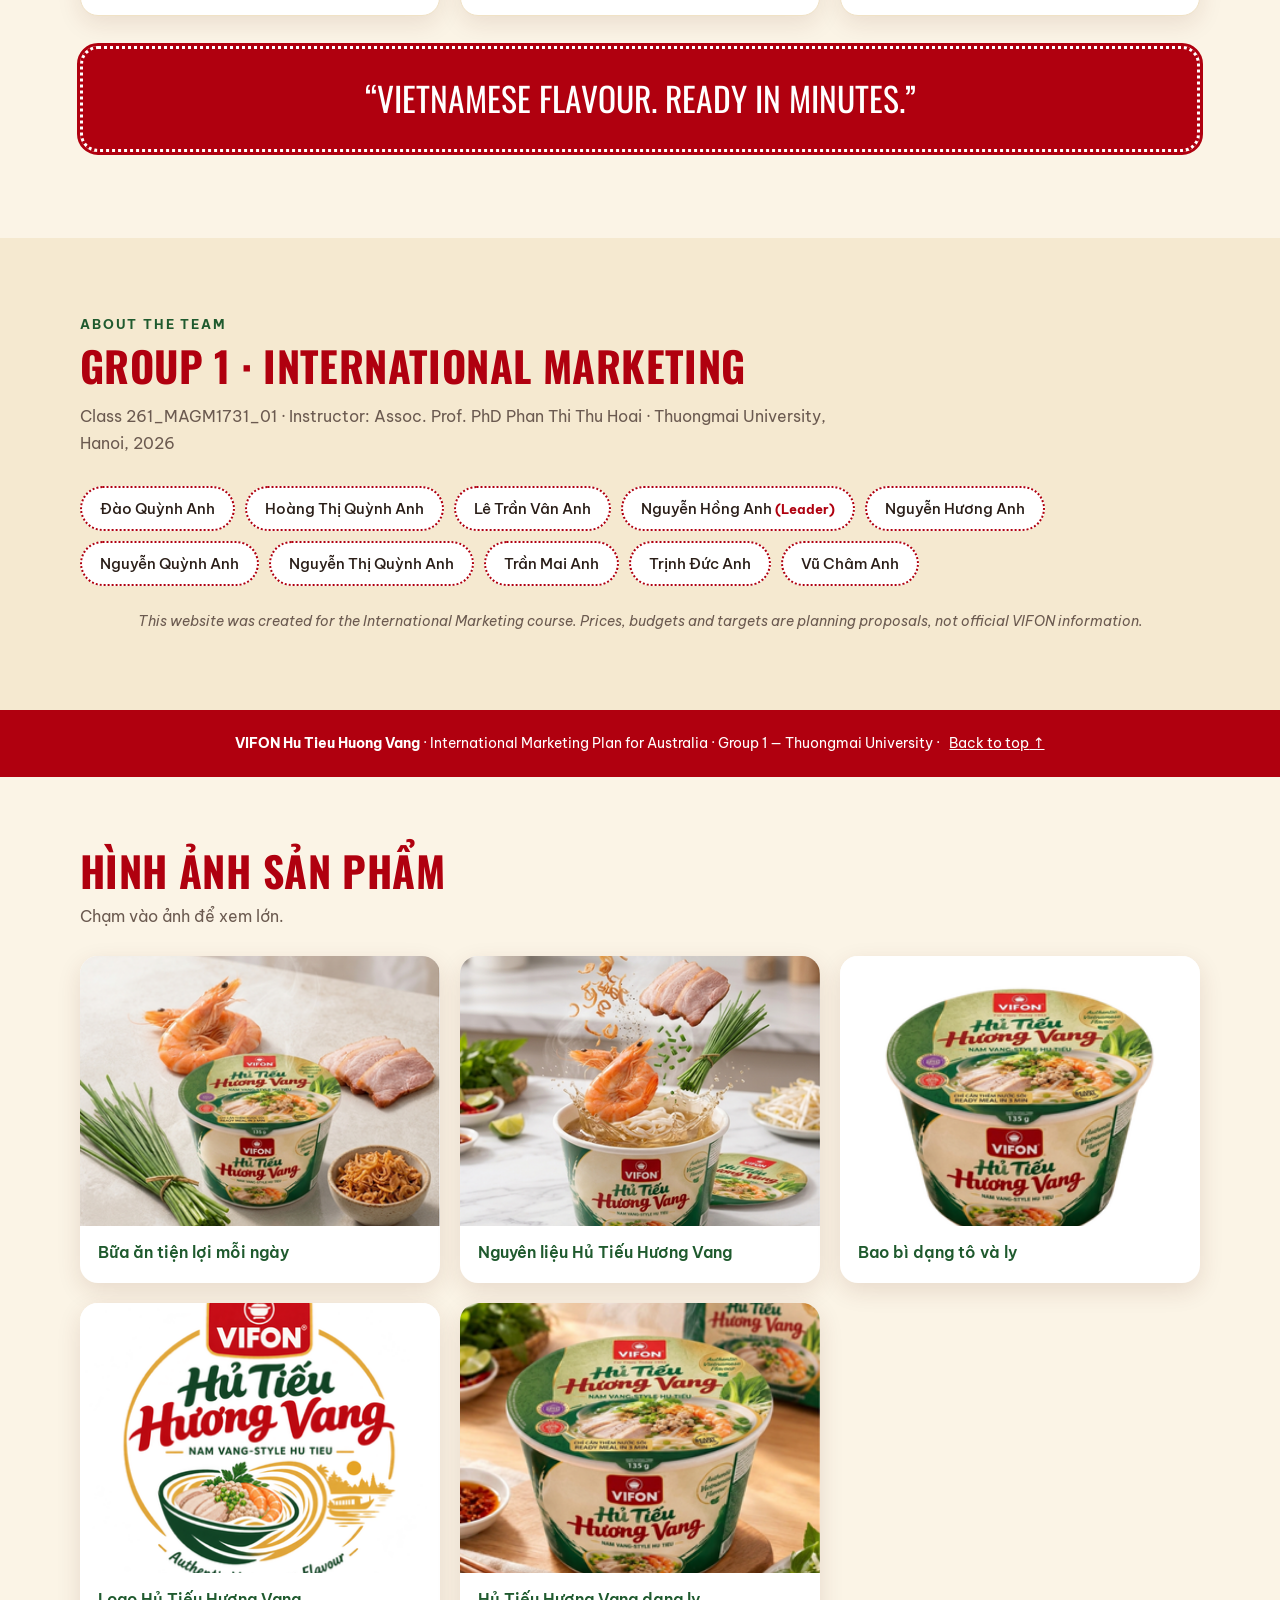
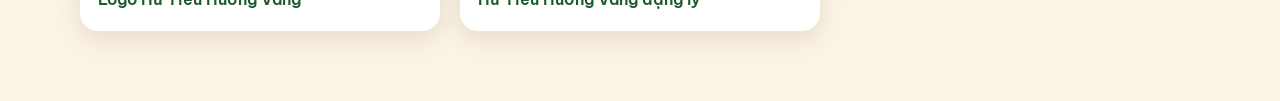
==== commit 88e1ccb7: "thay ảnhhhhhh" ====
--- a/vifon-site/index.html
+++ b/vifon-site/index.html
@@ -37,7 +37,7 @@
     </div>
   </div>
   <div class="hero-img">
-    <img src="images/hero-bowl.svg" alt="VIFON Hu Tieu Huong Vang bowl illustration">
+        <img src="../image/anhweb1.png" alt="VIFON Hu Tieu Huong Vang with shrimp, pork and chives">
   </div>
 </div>
 <div class="wrap"><div class="stats">
